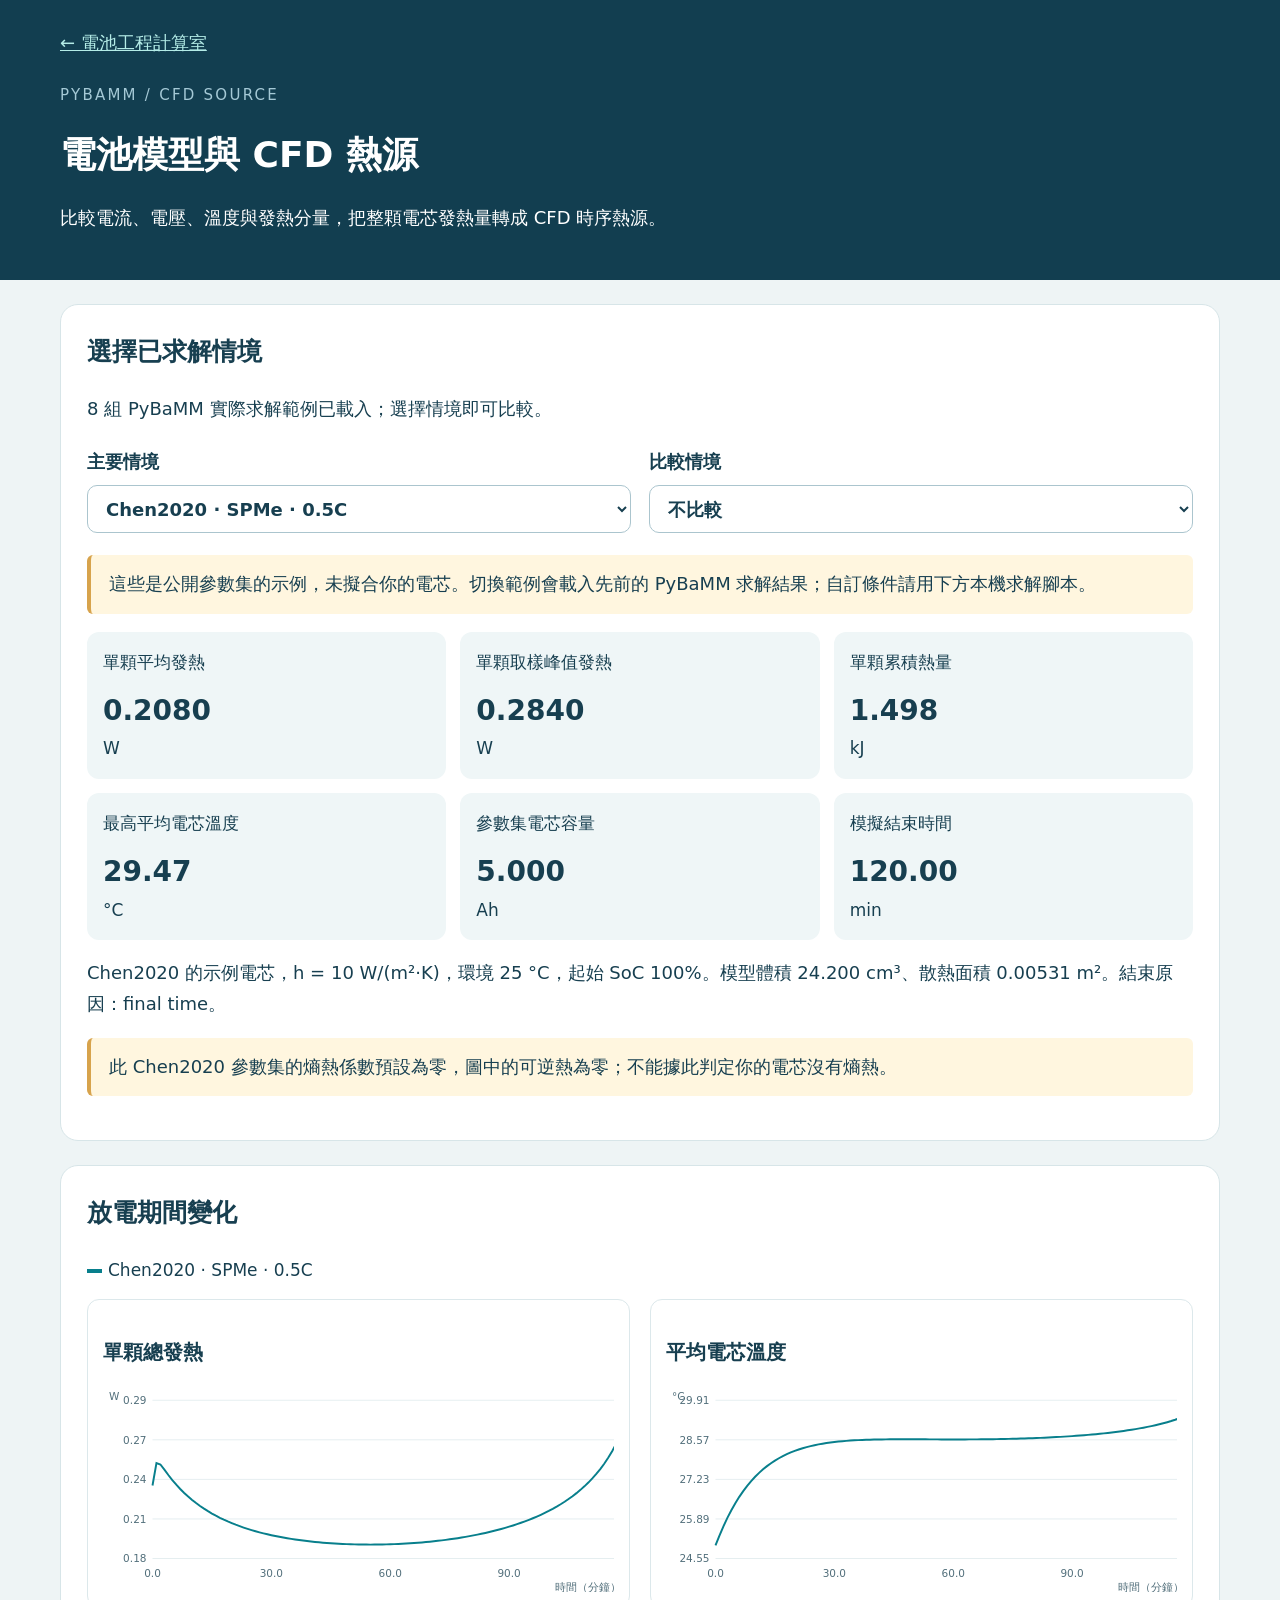
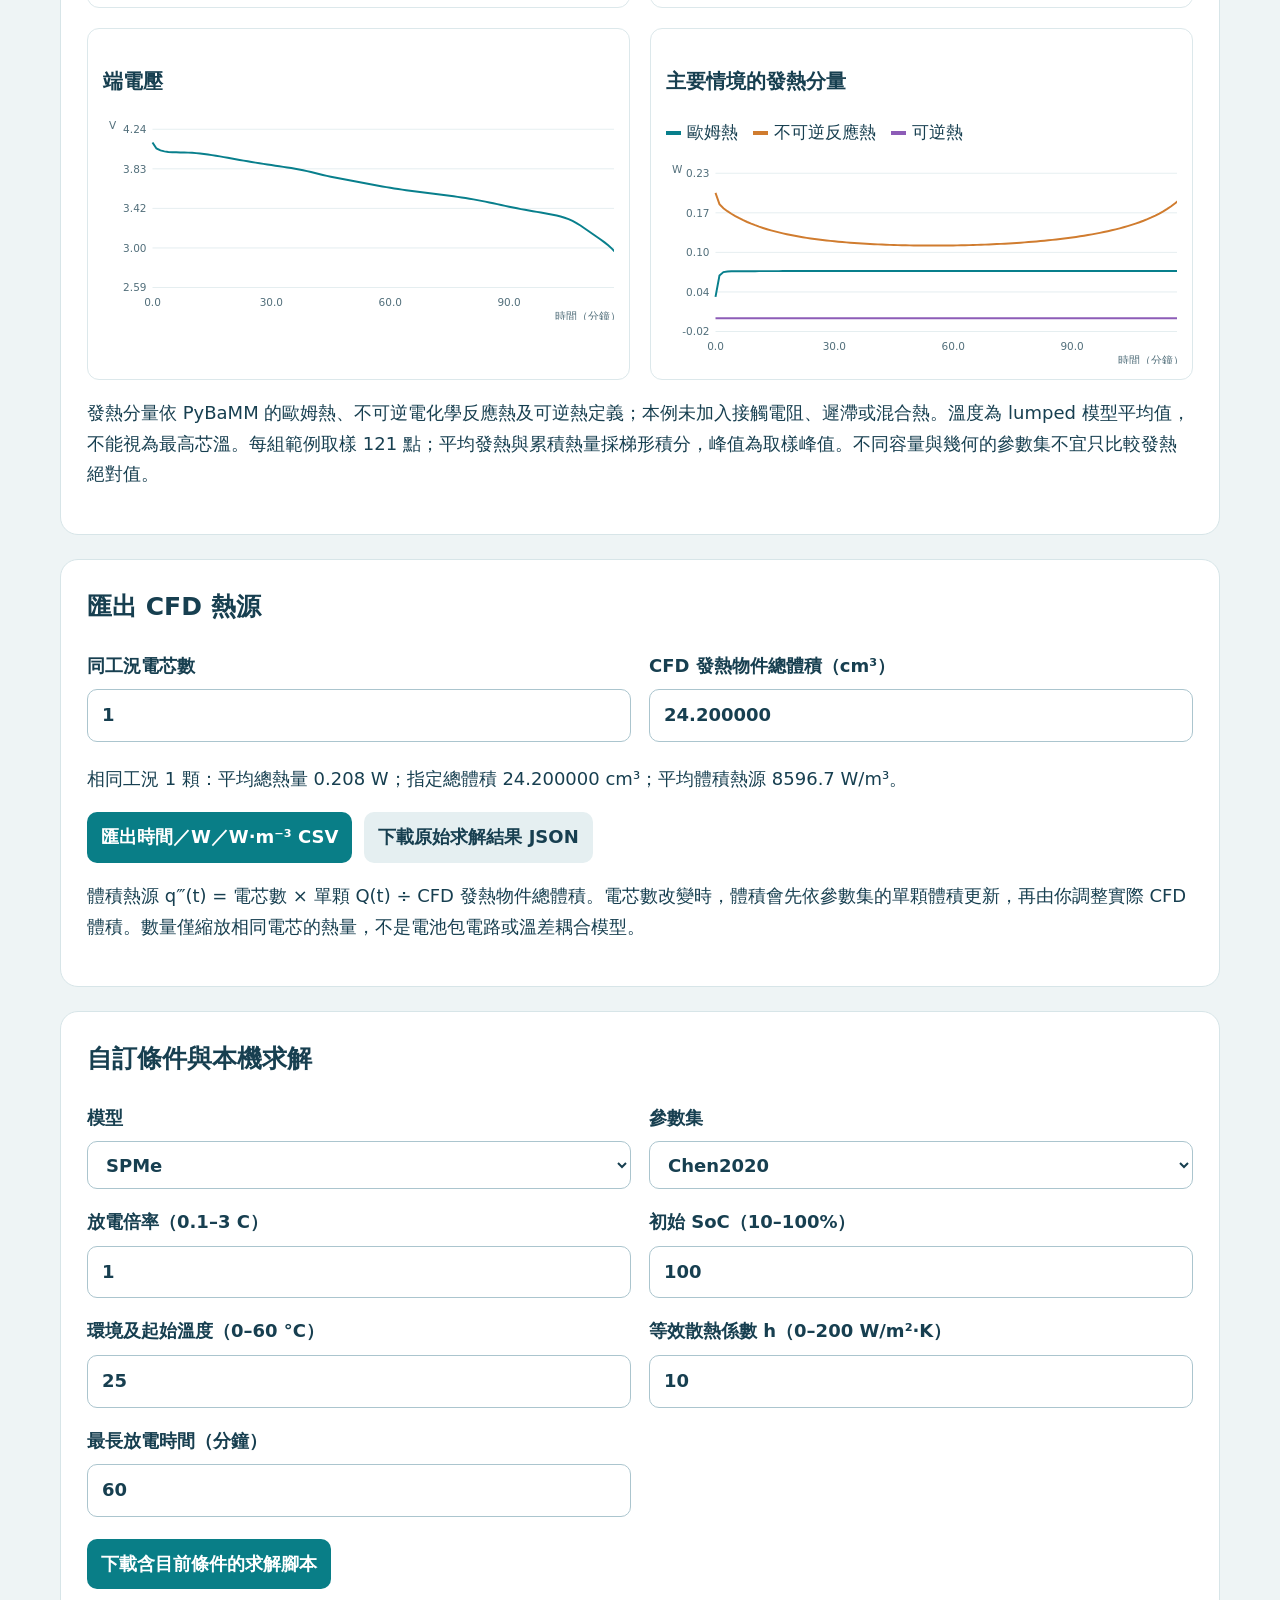
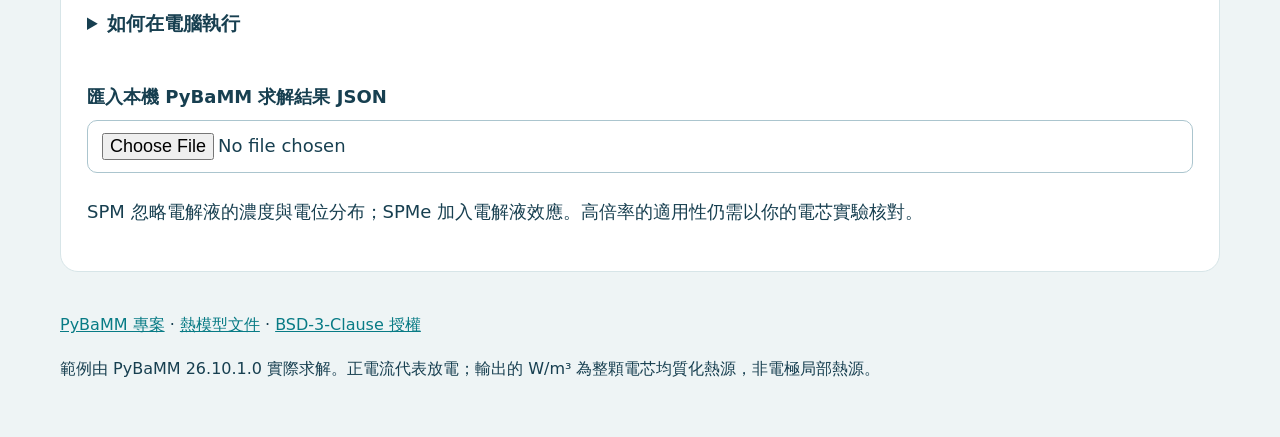
==== pybamm.html @ 3ea230ad "Add real PyBaMM scenarios, thermal charts and CFD source export" ====
<!doctype html><html lang="zh-Hant"><head><meta charset="utf-8"><meta name="viewport" content="width=device-width,initial-scale=1"><meta name="theme-color" content="#123e50"><title>PyBaMM 電池模型與 CFD 熱源｜電池工程計算室</title><link rel="manifest" href="./manifest.webmanifest"><link rel="icon" href="./icons/icon-192.png"><link rel="stylesheet" href="./pybamm.css"></head><body><header><a href="./">← 電池工程計算室</a><span>PYBAMM / CFD SOURCE</span><h1>電池模型與 CFD 熱源</h1><p>比較電流、電壓、溫度與發熱分量，把整顆電芯發熱量轉成 CFD 時序熱源。</p></header><main><section class="panel"><h2>選擇已求解情境</h2><p id="status" role="status">正在載入範例…</p><div class="fields"><label>主要情境<select id="scenario"></select></label><label>比較情境<select id="comparison"></select></label></div><p class="notice">這些是公開參數集的示例，未擬合你的電芯。切換範例會載入先前的 PyBaMM 求解結果；自訂條件請用下方本機求解腳本。</p><dl id="metrics" class="metrics"></dl><p id="model-note"></p><p id="entropy-note" class="notice"></p></section><section class="panel"><h2>放電期間變化</h2><div id="chart-legend" class="legend"></div><div class="charts"><article><h3>單顆總發熱</h3><div id="heat-chart"></div></article><article><h3>平均電芯溫度</h3><div id="temperature-chart"></div></article><article><h3>端電壓</h3><div id="voltage-chart"></div></article><article><h3>主要情境的發熱分量</h3><div id="component-legend" class="legend"></div><div id="components"></div></article></div><p>發熱分量依 PyBaMM 的歐姆熱、不可逆電化學反應熱及可逆熱定義；本例未加入接觸電阻、遲滯或混合熱。溫度為 lumped 模型平均值，不能視為最高芯溫。每組範例取樣 121 點；平均發熱與累積熱量採梯形積分，峰值為取樣峰值。不同容量與幾何的參數集不宜只比較發熱絕對值。</p></section><section class="panel"><h2>匯出 CFD 熱源</h2><div class="fields"><label>同工況電芯數<input id="count" type="number" min="1" max="1000000" step="1" value="1"></label><label>CFD 發熱物件總體積（cm³）<input id="volume" type="number" min="0.000001" step="any"></label></div><p id="cfd-note" role="status"></p><div class="actions"><button id="cfd">匯出時間／W／W·m⁻³ CSV</button><button id="json" class="secondary">下載原始求解結果 JSON</button></div><p id="export-status" role="status"></p><p>體積熱源 q‴(t) = 電芯數 × 單顆 Q(t) ÷ CFD 發熱物件總體積。電芯數改變時，體積會先依參數集的單顆體積更新，再由你調整實際 CFD 體積。數量僅縮放相同電芯的熱量，不是電池包電路或溫差耦合模型。</p></section><section class="panel"><h2>自訂條件與本機求解</h2><div class="fields"><label>模型<select id="model"><option>SPMe</option><option>SPM</option></select></label><label>參數集<select id="parameters"><option>Chen2020</option><option>Marquis2019</option></select></label><label>放電倍率（0.1–3 C）<input id="crate" type="number" value="1" min="0.1" max="3" step="0.1"></label><label>初始 SoC（10–100%）<input id="soc" type="number" value="100" min="10" max="100"></label><label>環境及起始溫度（0–60 °C）<input id="ambient" type="number" value="25" min="0" max="60"></label><label>等效散熱係數 h（0–200 W/m²·K）<input id="htc" type="number" value="10" min="0" max="200"></label><label>最長放電時間（分鐘）<input id="duration" type="number" value="60" min="0.167" max="1440"></label></div><div class="actions"><button id="runner" disabled>下載含目前條件的求解腳本</button></div><p id="runner-status" role="status"></p><details><summary>如何在電腦執行</summary><p>電腦需先安裝 Python；安裝指定版本後執行下載的檔案。模型會在最長時間或截止電壓事件時停止。</p><code>python -m pip install pybamm==26.10.1.0<br>python battery-pybamm.py</code><p>產生 pybamm-result.json 與 CSV，再將 JSON 匯入下方，即可使用同樣的繪圖與 CFD 匯出。</p></details><label class="upload">匯入本機 PyBaMM 求解結果 JSON<input id="import" type="file" accept=".json,application/json"></label><p>SPM 忽略電解液的濃度與電位分布；SPMe 加入電解液效應。高倍率的適用性仍需以你的電芯實驗核對。</p></section><footer><a href="https://github.com/pybamm-team/PyBaMM">PyBaMM 專案</a> · <a href="https://docs.pybamm.org/en/latest/source/examples/notebooks/models/thermal-models.html">熱模型文件</a> · <a href="./licenses/PyBaMM-BSD.txt">BSD-3-Clause 授權</a><p>範例由 PyBaMM 26.10.1.0 實際求解。正電流代表放電；輸出的 W/m³ 為整顆電芯均質化熱源，非電極局部熱源。</p></footer></main><script type="module" src="./pybamm-lab.js"></script></body></html>
---- pybamm.css ----
:root{font-family:system-ui,-apple-system,"Noto Sans TC",sans-serif;color:#173f50;background:#eef4f5;font-size:18px;line-height:1.7}*{box-sizing:border-box}body{margin:0}header{background:#123e50;color:white;padding:28px max(20px,calc((100vw - 1160px)/2));}header a{color:#b4ece7}header>span{display:block;font-size:15px;letter-spacing:.15em;margin-top:24px;color:#a5c9d6}h1{font-size:36px;line-height:1.3}h2{font-size:25px;margin-top:0}h3{font-size:20px}main{max-width:1200px;margin:auto;padding:24px 20px}.panel{padding:26px;background:#fff;border:1px solid #d7e5e8;border-radius:18px;margin-bottom:24px}.fields{display:grid;grid-template-columns:repeat(2,minmax(0,1fr));gap:18px;margin:22px 0}label{display:grid;gap:8px;font-size:18px;font-weight:600}input,select,button{font:inherit;min-height:48px;border-radius:10px;padding:10px 14px;border:1px solid #abc5ce;width:100%;color:#173f50;background:white;min-width:0}button{background:#097e87;color:white;border:0;font-weight:700;cursor:pointer;width:auto}.secondary{background:#e5eff1;color:#173f50}button:disabled{opacity:.5;cursor:default}.actions{display:flex;flex-wrap:wrap;gap:12px}.metrics{display:grid;grid-template-columns:repeat(3,minmax(0,1fr));gap:14px}.metrics>div{background:#eff6f7;border-radius:12px;padding:16px}.metrics dt{font-size:17px}.metrics dd{font-size:28px;font-weight:750;margin:10px 0 0}.metrics small{display:block;font-size:17px;font-weight:400}.notice{background:#fff6df;border-left:4px solid #d7a34c;padding:14px 18px;border-radius:6px}.charts{display:grid;grid-template-columns:repeat(2,minmax(0,1fr));gap:20px}.charts article{min-width:0;border:1px solid #dce8eb;border-radius:12px;padding:15px}.charts svg{display:block;width:100%;min-width:540px}.charts article>div:not(.legend){overflow-x:auto}.legend{display:flex;flex-wrap:wrap;gap:15px;font-size:17px;margin:15px 0}.legend i{display:inline-block;width:15px;height:4px;margin-right:6px;vertical-align:middle}a{color:#087b85}code{display:block;overflow-wrap:anywhere;background:#eff5f7;padding:16px;font-size:17px}.upload{margin:24px 0}.upload input{font-weight:400}summary{cursor:pointer;font-size:19px;font-weight:650;margin:18px 0}footer{font-size:16px;padding:15px 0}input:focus-visible,select:focus-visible,button:focus-visible,a:focus-visible{outline:3px solid #efad40;outline-offset:3px}@media(max-width:800px){.charts{grid-template-columns:1fr}.metrics{grid-template-columns:repeat(2,minmax(0,1fr))}}@media(max-width:550px){main{padding:16px 12px}header{padding:22px 18px}h1{font-size:29px}.panel{padding:20px 16px}.fields{grid-template-columns:1fr}.metrics>div{padding:12px}.metrics dd{font-size:25px}.actions button{width:100%}.charts article{padding:12px}}
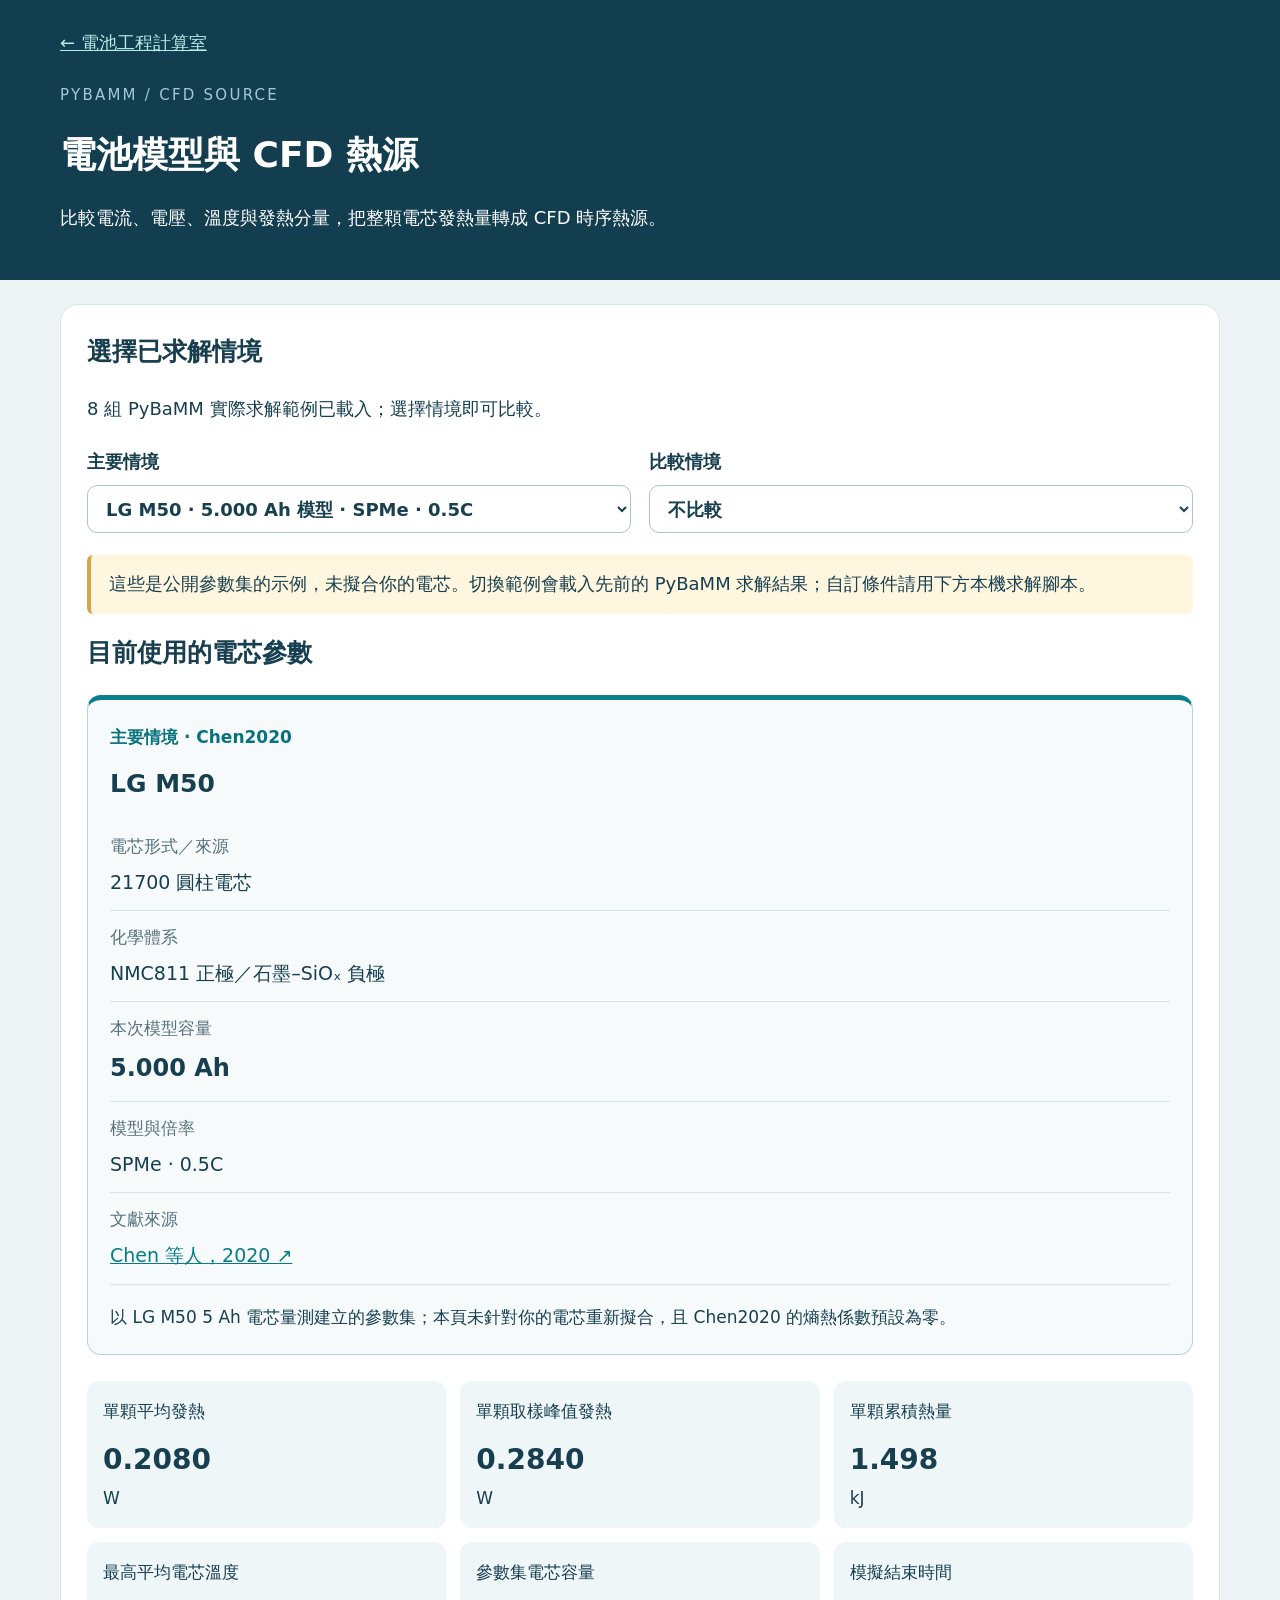
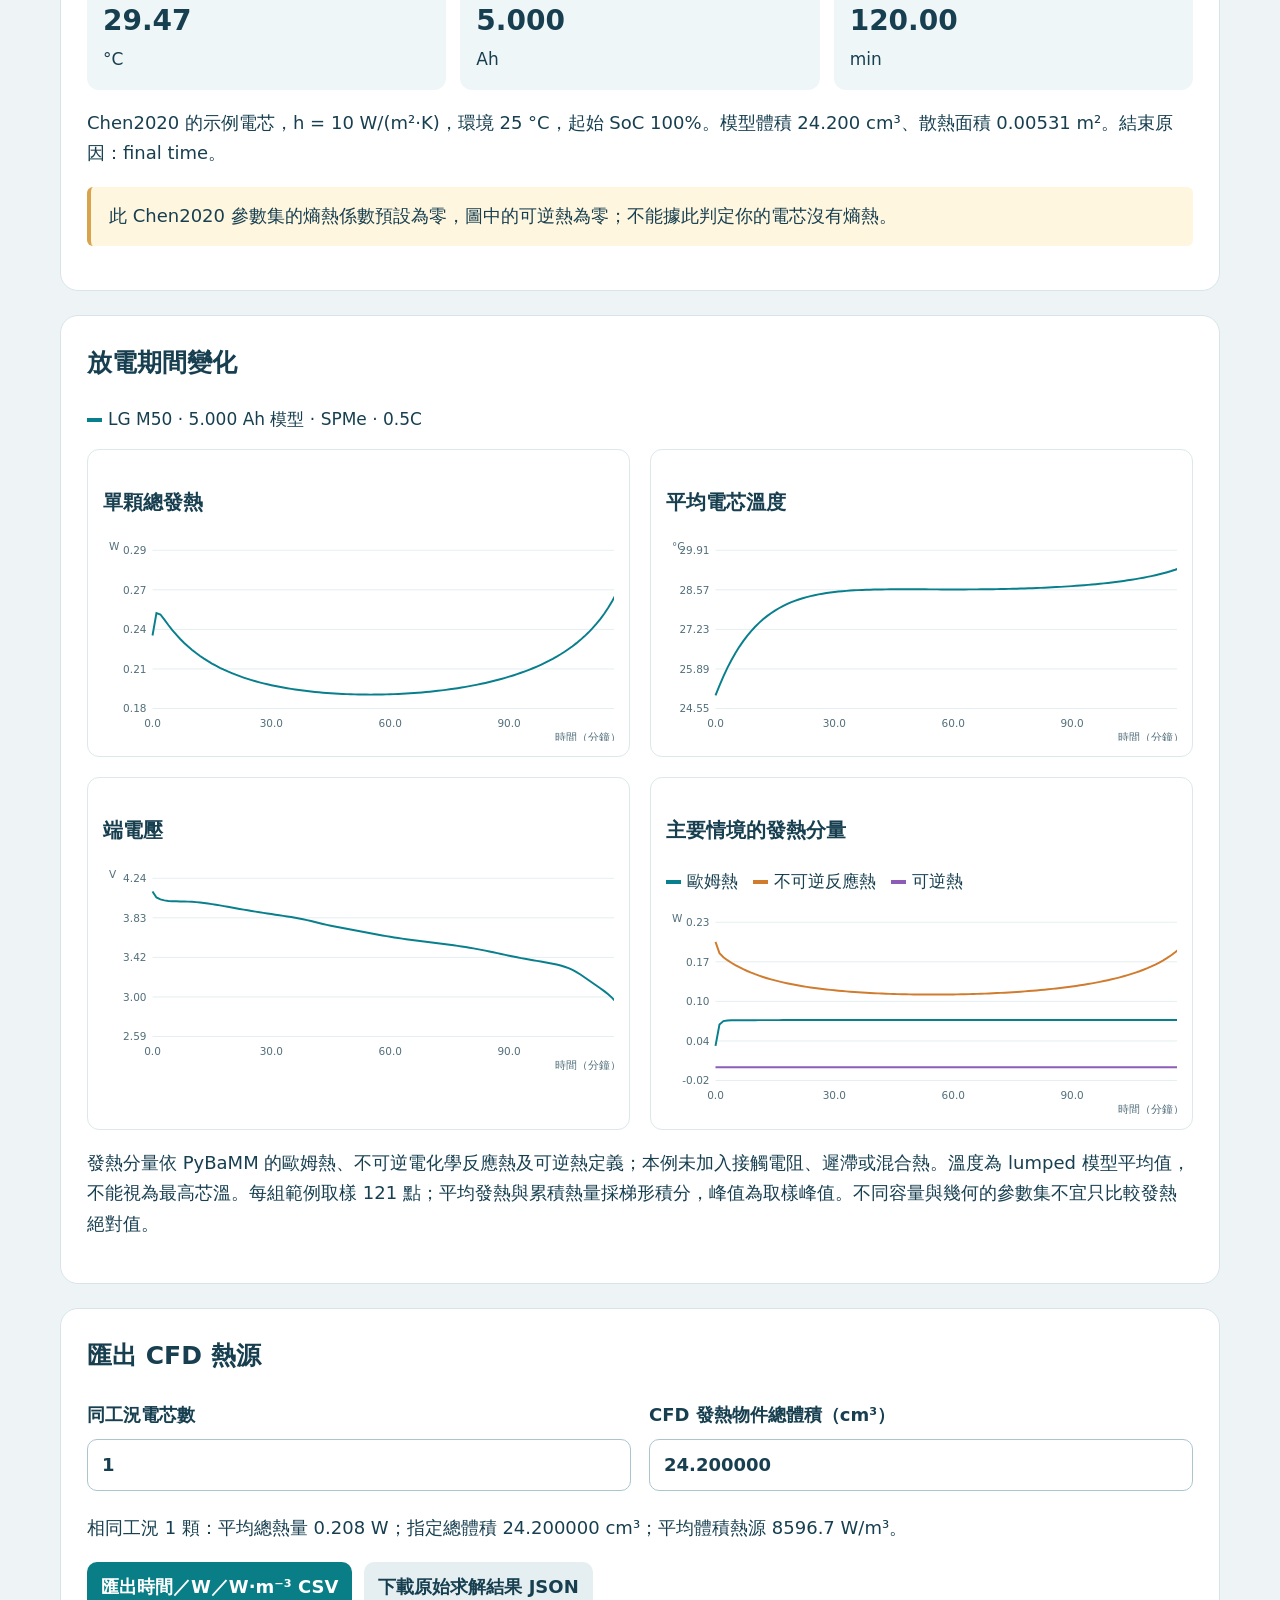
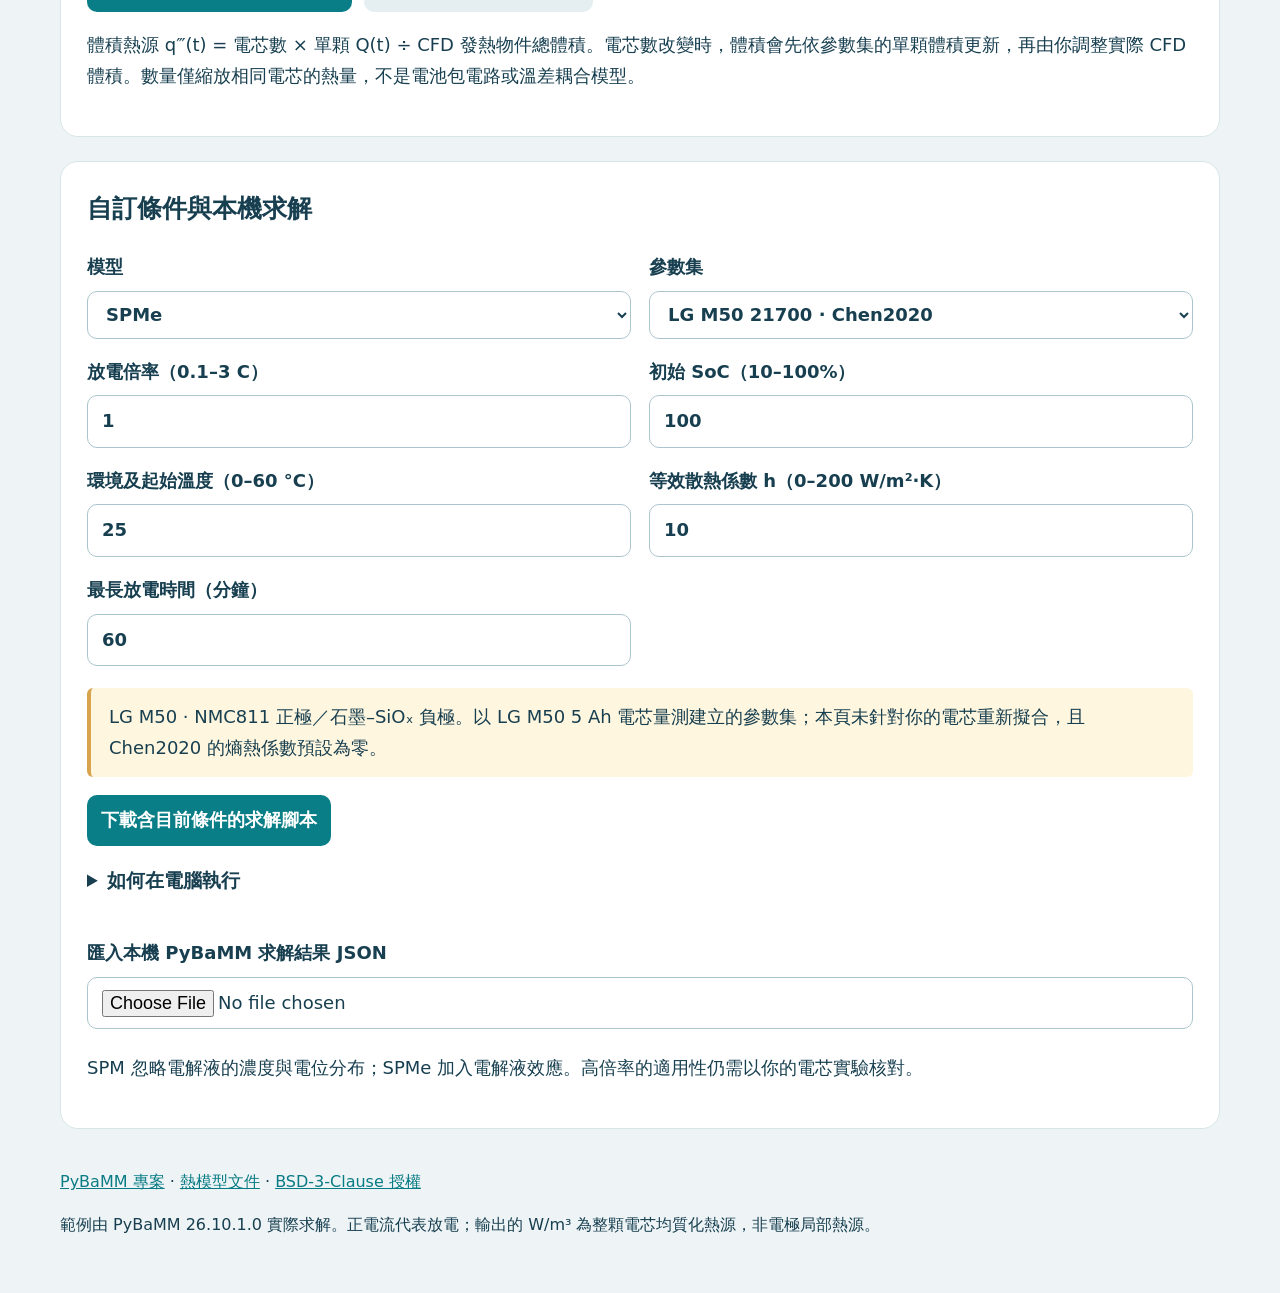
==== commit a3962474: "Label reference cells, chemistry and model capacity in PyBaMM scenarios and exports" ====
--- a/pybamm.html
+++ b/pybamm.html
@@ -1 +1 @@
-<!doctype html><html lang="zh-Hant"><head><meta charset="utf-8"><meta name="viewport" content="width=device-width,initial-scale=1"><meta name="theme-color" content="#123e50"><title>PyBaMM 電池模型與 CFD 熱源｜電池工程計算室</title><link rel="manifest" href="./manifest.webmanifest"><link rel="icon" href="./icons/icon-192.png"><link rel="stylesheet" href="./pybamm.css"></head><body><header><a href="./">← 電池工程計算室</a><span>PYBAMM / CFD SOURCE</span><h1>電池模型與 CFD 熱源</h1><p>比較電流、電壓、溫度與發熱分量，把整顆電芯發熱量轉成 CFD 時序熱源。</p></header><main><section class="panel"><h2>選擇已求解情境</h2><p id="status" role="status">正在載入範例…</p><div class="fields"><label>主要情境<select id="scenario"></select></label><label>比較情境<select id="comparison"></select></label></div><p class="notice">這些是公開參數集的示例，未擬合你的電芯。切換範例會載入先前的 PyBaMM 求解結果；自訂條件請用下方本機求解腳本。</p><dl id="metrics" class="metrics"></dl><p id="model-note"></p><p id="entropy-note" class="notice"></p></section><section class="panel"><h2>放電期間變化</h2><div id="chart-legend" class="legend"></div><div class="charts"><article><h3>單顆總發熱</h3><div id="heat-chart"></div></article><article><h3>平均電芯溫度</h3><div id="temperature-chart"></div></article><article><h3>端電壓</h3><div id="voltage-chart"></div></article><article><h3>主要情境的發熱分量</h3><div id="component-legend" class="legend"></div><div id="components"></div></article></div><p>發熱分量依 PyBaMM 的歐姆熱、不可逆電化學反應熱及可逆熱定義；本例未加入接觸電阻、遲滯或混合熱。溫度為 lumped 模型平均值，不能視為最高芯溫。每組範例取樣 121 點；平均發熱與累積熱量採梯形積分，峰值為取樣峰值。不同容量與幾何的參數集不宜只比較發熱絕對值。</p></section><section class="panel"><h2>匯出 CFD 熱源</h2><div class="fields"><label>同工況電芯數<input id="count" type="number" min="1" max="1000000" step="1" value="1"></label><label>CFD 發熱物件總體積（cm³）<input id="volume" type="number" min="0.000001" step="any"></label></div><p id="cfd-note" role="status"></p><div class="actions"><button id="cfd">匯出時間／W／W·m⁻³ CSV</button><button id="json" class="secondary">下載原始求解結果 JSON</button></div><p id="export-status" role="status"></p><p>體積熱源 q‴(t) = 電芯數 × 單顆 Q(t) ÷ CFD 發熱物件總體積。電芯數改變時，體積會先依參數集的單顆體積更新，再由你調整實際 CFD 體積。數量僅縮放相同電芯的熱量，不是電池包電路或溫差耦合模型。</p></section><section class="panel"><h2>自訂條件與本機求解</h2><div class="fields"><label>模型<select id="model"><option>SPMe</option><option>SPM</option></select></label><label>參數集<select id="parameters"><option>Chen2020</option><option>Marquis2019</option></select></label><label>放電倍率（0.1–3 C）<input id="crate" type="number" value="1" min="0.1" max="3" step="0.1"></label><label>初始 SoC（10–100%）<input id="soc" type="number" value="100" min="10" max="100"></label><label>環境及起始溫度（0–60 °C）<input id="ambient" type="number" value="25" min="0" max="60"></label><label>等效散熱係數 h（0–200 W/m²·K）<input id="htc" type="number" value="10" min="0" max="200"></label><label>最長放電時間（分鐘）<input id="duration" type="number" value="60" min="0.167" max="1440"></label></div><div class="actions"><button id="runner" disabled>下載含目前條件的求解腳本</button></div><p id="runner-status" role="status"></p><details><summary>如何在電腦執行</summary><p>電腦需先安裝 Python；安裝指定版本後執行下載的檔案。模型會在最長時間或截止電壓事件時停止。</p><code>python -m pip install pybamm==26.10.1.0<br>python battery-pybamm.py</code><p>產生 pybamm-result.json 與 CSV，再將 JSON 匯入下方，即可使用同樣的繪圖與 CFD 匯出。</p></details><label class="upload">匯入本機 PyBaMM 求解結果 JSON<input id="import" type="file" accept=".json,application/json"></label><p>SPM 忽略電解液的濃度與電位分布；SPMe 加入電解液效應。高倍率的適用性仍需以你的電芯實驗核對。</p></section><footer><a href="https://github.com/pybamm-team/PyBaMM">PyBaMM 專案</a> · <a href="https://docs.pybamm.org/en/latest/source/examples/notebooks/models/thermal-models.html">熱模型文件</a> · <a href="./licenses/PyBaMM-BSD.txt">BSD-3-Clause 授權</a><p>範例由 PyBaMM 26.10.1.0 實際求解。正電流代表放電；輸出的 W/m³ 為整顆電芯均質化熱源，非電極局部熱源。</p></footer></main><script type="module" src="./pybamm-lab.js"></script></body></html>
+<!doctype html><html lang="zh-Hant"><head><meta charset="utf-8"><meta name="viewport" content="width=device-width,initial-scale=1"><meta name="theme-color" content="#123e50"><title>PyBaMM 電池模型與 CFD 熱源｜電池工程計算室</title><link rel="manifest" href="./manifest.webmanifest"><link rel="icon" href="./icons/icon-192.png"><link rel="stylesheet" href="./pybamm.css?v=2"></head><body><header><a href="./">← 電池工程計算室</a><span>PYBAMM / CFD SOURCE</span><h1>電池模型與 CFD 熱源</h1><p>比較電流、電壓、溫度與發熱分量，把整顆電芯發熱量轉成 CFD 時序熱源。</p></header><main><section class="panel"><h2>選擇已求解情境</h2><p id="status" role="status">正在載入範例…</p><div class="fields"><label>主要情境<select id="scenario"></select></label><label>比較情境<select id="comparison"></select></label></div><p class="notice">這些是公開參數集的示例，未擬合你的電芯。切換範例會載入先前的 PyBaMM 求解結果；自訂條件請用下方本機求解腳本。</p><section aria-label="目前使用的電芯參數"><h2>目前使用的電芯參數</h2><div id="cell-reference" class="cell-reference" aria-live="polite"></div></section><dl id="metrics" class="metrics"></dl><p id="model-note"></p><p id="entropy-note" class="notice"></p></section><section class="panel"><h2>放電期間變化</h2><div id="chart-legend" class="legend"></div><div class="charts"><article><h3>單顆總發熱</h3><div id="heat-chart"></div></article><article><h3>平均電芯溫度</h3><div id="temperature-chart"></div></article><article><h3>端電壓</h3><div id="voltage-chart"></div></article><article><h3>主要情境的發熱分量</h3><div id="component-legend" class="legend"></div><div id="components"></div></article></div><p>發熱分量依 PyBaMM 的歐姆熱、不可逆電化學反應熱及可逆熱定義；本例未加入接觸電阻、遲滯或混合熱。溫度為 lumped 模型平均值，不能視為最高芯溫。每組範例取樣 121 點；平均發熱與累積熱量採梯形積分，峰值為取樣峰值。不同容量與幾何的參數集不宜只比較發熱絕對值。</p></section><section class="panel"><h2>匯出 CFD 熱源</h2><div class="fields"><label>同工況電芯數<input id="count" type="number" min="1" max="1000000" step="1" value="1"></label><label>CFD 發熱物件總體積（cm³）<input id="volume" type="number" min="0.000001" step="any"></label></div><p id="cfd-note" role="status"></p><div class="actions"><button id="cfd">匯出時間／W／W·m⁻³ CSV</button><button id="json" class="secondary">下載原始求解結果 JSON</button></div><p id="export-status" role="status"></p><p>體積熱源 q‴(t) = 電芯數 × 單顆 Q(t) ÷ CFD 發熱物件總體積。電芯數改變時，體積會先依參數集的單顆體積更新，再由你調整實際 CFD 體積。數量僅縮放相同電芯的熱量，不是電池包電路或溫差耦合模型。</p></section><section class="panel"><h2>自訂條件與本機求解</h2><div class="fields"><label>模型<select id="model"><option>SPMe</option><option>SPM</option></select></label><label>參數集<select id="parameters"><option value="Chen2020">LG M50 21700 · Chen2020</option><option value="Marquis2019">Kokam 文獻模型 · Marquis2019</option></select></label><label>放電倍率（0.1–3 C）<input id="crate" type="number" value="1" min="0.1" max="3" step="0.1"></label><label>初始 SoC（10–100%）<input id="soc" type="number" value="100" min="10" max="100"></label><label>環境及起始溫度（0–60 °C）<input id="ambient" type="number" value="25" min="0" max="60"></label><label>等效散熱係數 h（0–200 W/m²·K）<input id="htc" type="number" value="10" min="0" max="200"></label><label>最長放電時間（分鐘）<input id="duration" type="number" value="60" min="0.167" max="1440"></label></div><p id="runner-cell-note" class="notice"></p><div class="actions"><button id="runner" disabled>下載含目前條件的求解腳本</button></div><p id="runner-status" role="status"></p><details><summary>如何在電腦執行</summary><p>電腦需先安裝 Python；安裝指定版本後執行下載的檔案。模型會在最長時間或截止電壓事件時停止。</p><code>python -m pip install pybamm==26.10.1.0<br>python battery-pybamm.py</code><p>產生 pybamm-result.json 與 CSV，再將 JSON 匯入下方，即可使用同樣的繪圖與 CFD 匯出。</p></details><label class="upload">匯入本機 PyBaMM 求解結果 JSON<input id="import" type="file" accept=".json,application/json"></label><p>SPM 忽略電解液的濃度與電位分布；SPMe 加入電解液效應。高倍率的適用性仍需以你的電芯實驗核對。</p></section><footer><a href="https://github.com/pybamm-team/PyBaMM">PyBaMM 專案</a> · <a href="https://docs.pybamm.org/en/latest/source/examples/notebooks/models/thermal-models.html">熱模型文件</a> · <a href="./licenses/PyBaMM-BSD.txt">BSD-3-Clause 授權</a><p>範例由 PyBaMM 26.10.1.0 實際求解。正電流代表放電；輸出的 W/m³ 為整顆電芯均質化熱源，非電極局部熱源。</p></footer></main><script type="module" src="./pybamm-lab.js?v=2"></script></body></html>
--- a/pybamm.css
+++ b/pybamm.css
@@ -1 +1,3 @@
 :root{font-family:system-ui,-apple-system,"Noto Sans TC",sans-serif;color:#173f50;background:#eef4f5;font-size:18px;line-height:1.7}*{box-sizing:border-box}body{margin:0}header{background:#123e50;color:white;padding:28px max(20px,calc((100vw - 1160px)/2));}header a{color:#b4ece7}header>span{display:block;font-size:15px;letter-spacing:.15em;margin-top:24px;color:#a5c9d6}h1{font-size:36px;line-height:1.3}h2{font-size:25px;margin-top:0}h3{font-size:20px}main{max-width:1200px;margin:auto;padding:24px 20px}.panel{padding:26px;background:#fff;border:1px solid #d7e5e8;border-radius:18px;margin-bottom:24px}.fields{display:grid;grid-template-columns:repeat(2,minmax(0,1fr));gap:18px;margin:22px 0}label{display:grid;gap:8px;font-size:18px;font-weight:600}input,select,button{font:inherit;min-height:48px;border-radius:10px;padding:10px 14px;border:1px solid #abc5ce;width:100%;color:#173f50;background:white;min-width:0}button{background:#097e87;color:white;border:0;font-weight:700;cursor:pointer;width:auto}.secondary{background:#e5eff1;color:#173f50}button:disabled{opacity:.5;cursor:default}.actions{display:flex;flex-wrap:wrap;gap:12px}.metrics{display:grid;grid-template-columns:repeat(3,minmax(0,1fr));gap:14px}.metrics>div{background:#eff6f7;border-radius:12px;padding:16px}.metrics dt{font-size:17px}.metrics dd{font-size:28px;font-weight:750;margin:10px 0 0}.metrics small{display:block;font-size:17px;font-weight:400}.notice{background:#fff6df;border-left:4px solid #d7a34c;padding:14px 18px;border-radius:6px}.charts{display:grid;grid-template-columns:repeat(2,minmax(0,1fr));gap:20px}.charts article{min-width:0;border:1px solid #dce8eb;border-radius:12px;padding:15px}.charts svg{display:block;width:100%;min-width:540px}.charts article>div:not(.legend){overflow-x:auto}.legend{display:flex;flex-wrap:wrap;gap:15px;font-size:17px;margin:15px 0}.legend i{display:inline-block;width:15px;height:4px;margin-right:6px;vertical-align:middle}a{color:#087b85}code{display:block;overflow-wrap:anywhere;background:#eff5f7;padding:16px;font-size:17px}.upload{margin:24px 0}.upload input{font-weight:400}summary{cursor:pointer;font-size:19px;font-weight:650;margin:18px 0}footer{font-size:16px;padding:15px 0}input:focus-visible,select:focus-visible,button:focus-visible,a:focus-visible{outline:3px solid #efad40;outline-offset:3px}@media(max-width:800px){.charts{grid-template-columns:1fr}.metrics{grid-template-columns:repeat(2,minmax(0,1fr))}}@media(max-width:550px){main{padding:16px 12px}header{padding:22px 18px}h1{font-size:29px}.panel{padding:20px 16px}.fields{grid-template-columns:1fr}.metrics>div{padding:12px}.metrics dd{font-size:25px}.actions button{width:100%}.charts article{padding:12px}}
+
+.cell-reference{display:grid;grid-template-columns:repeat(auto-fit,minmax(min(100%,320px),1fr));gap:18px;margin:18px 0 26px}.cell-reference-card{padding:22px;border:1px solid #b9d4dc;border-top:5px solid #087f8c;background:#f6fafb;border-radius:14px;min-width:0}.cell-reference-card h3{font-size:25px;line-height:1.5;margin:12px 0 18px;overflow-wrap:anywhere}.cell-reference-tag{font-size:17px;font-weight:700;color:#08727d}.cell-reference-card dl{margin:0}.cell-reference-card dl>div{padding:12px 0;border-bottom:1px solid #d8e5e9}.cell-reference-card dt{font-size:17px;color:#57717c}.cell-reference-card dd{margin:5px 0 0;font-size:19px;overflow-wrap:anywhere}.cell-reference-card p{font-size:17px;line-height:1.8;margin-bottom:0}.cell-reference-card strong{font-size:24px}@media(max-width:550px){.cell-reference-card{padding:18px 15px}.cell-reference-card h3{font-size:23px}}
